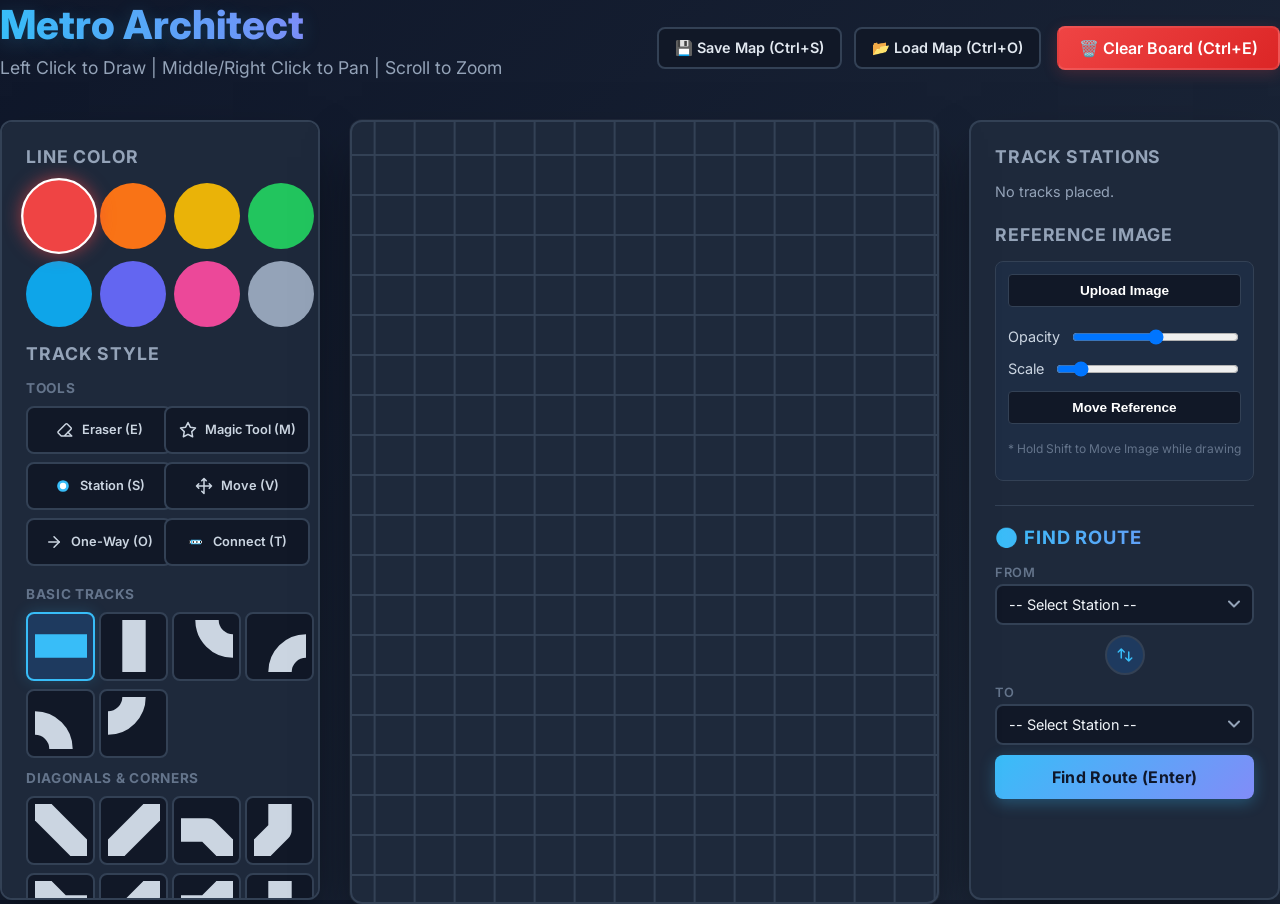
==== index.html @ ab98ddc5 "Cải thiện UI" ====
<!DOCTYPE html>
<html lang="en">

<head>
    <meta charset="UTF-8">
    <meta name="viewport" content="width=device-width, initial-scale=1.0">
    <title>Metro Map Builder</title>
    <link rel="stylesheet" href="style.css">
</head>

<body>

    <div class="header">
        <div class="header-left">
            <h1>Metro Architect</h1>
            <p class="desc">Left Click to Draw | Middle/Right Click to Pan | Scroll to Zoom</p>
        </div>
        <div class="header-right">
            <div class="save-load-group">
                <button id="saveMapBtn" class="btn-save" title="Ctrl+S">💾 Save Map (Ctrl+S)</button>
                <button id="loadMapBtn" class="btn-load" title="Ctrl+O">📂 Load Map (Ctrl+O)</button>
                <input type="file" id="loadMapFile" accept=".json" style="display: none;">
            </div>
            <button id="clearBtn" class="btn-clear" title="Ctrl+E">🗑️ Clear Board (Ctrl+E)</button>
        </div>
    </div>

    <div class="app-container">
        <!-- Sidebar Toolbar -->
        <div class="toolbar">
            <div class="tool-section">
                <h3>Line Color</h3>
                <div class="color-palette" id="colorPalette"></div>
            </div>

            <div class="tool-section" style="margin-top: auto;">
                <h3>Track Style</h3>
                <div id="trackPalette"></div>
            </div>
        </div>

        <!-- Infinite Drawing Grid -->
        <div id="grid-viewport" class="grid-viewport">
            <div id="grid-canvas" class="grid-canvas">
                <svg id="connections-layer" overflow="visible"></svg>
                <div id="grid-cursor-highlight"></div>
                <img id="ref-image" style="display: none;">
            </div>
            <div id="grid-preview" class="grid-preview"></div>
        </div>

        <!-- Right Panel for Station List -->
        <div class="right-panel" id="rightPanel">
            <div class="tool-section">
                <h3>Track Stations</h3>
                <div id="trackList" style="color: #94a3b8; font-size: 0.9rem;">No tracks placed.</div>
            </div>

            <div class="tool-section">
                <h3>Reference Image</h3>
                <div class="ref-tools">
                    <input type="file" id="refUpload" accept="image/*" style="display: none;">
                    <button onclick="document.getElementById('refUpload').click()" class="btn-move-ref"
                        style="margin-bottom: 8px;">Upload Image</button>

                    <div class="ref-row">
                        <span>Opacity</span>
                        <input type="range" id="refOpacity" min="0" max="100" value="50">
                    </div>
                    <div class="ref-row">
                        <span>Scale</span>
                        <input type="range" id="refScale" min="1" max="1000" value="100">
                    </div>

                    <button id="toggleMoveRef" class="btn-move-ref">Move Reference</button>
                    <p style="font-size: 0.75rem; color: #64748b; margin-top: 5px;">* Hold Shift to Move Image while
                        drawing</p>
                </div>
            </div>

            <!-- Route Finder Section -->
            <div class="tool-section route-finder-section">
                <h3>🚇 Find Route</h3>
                <div class="route-form">
                    <div class="route-field">
                        <label for="routeFrom">From</label>
                        <select id="routeFrom" class="route-select"><option value="">-- Select Station --</option></select>
                    </div>
                    <div class="route-swap-btn" id="routeSwapBtn" title="Swap stations">
                        <svg viewBox="0 0 24 24" fill="none" stroke="currentColor" stroke-width="2" stroke-linecap="round" stroke-linejoin="round"><path d="M7 16V4m0 0L3 8m4-4l4 4M17 8v12m0 0l4-4m-4 4l-4-4"/></svg>
                    </div>
                    <div class="route-field">
                        <label for="routeTo">To</label>
                        <select id="routeTo" class="route-select"><option value="">-- Select Station --</option></select>
                    </div>
                    <button id="findRouteBtn" class="btn-find-route" title="Press Enter">Find Route (Enter)</button>
                    <button id="clearRouteBtn" class="btn-clear-route" style="display:none;">Clear Route</button>
                </div>
                <div id="routeResult" class="route-result"></div>
            </div>
        </div>
    </div>

    <!-- Hidden SVG Definitions -->
    <svg width="0" height="0" style="position: absolute; overflow: hidden; display: none;">
        <defs>
            <g id="track-horiz">
                <path d="M 0 20 L 40 20" stroke="currentColor" stroke-width="18" stroke-linecap="square" fill="none" />
            </g>
            <g id="track-curve">
                <path d="M 20 0 A 20 20 0 0 0 40 20" stroke="currentColor" stroke-width="18" stroke-linecap="square"
                    fill="none" />
            </g>
            <g id="track-diag">
                <path d="M 0 0 L 13 0 L 0 13 Z M 40 40 L 27 40 L 40 27 Z" fill="currentColor" />
                <path d="M -5 -5 L 45 45" stroke="currentColor" stroke-width="18" stroke-linecap="butt" fill="none" />
            </g>
            <!-- New: Straight to Diagonal 45-degree Turns -->
            <g id="track-turn-dr">
                <path d="M 0 20 L 20 20 L 45 45" stroke="currentColor" stroke-width="18" stroke-linecap="butt"
                    stroke-linejoin="round" fill="none" />
                <path d="M 40 40 L 27 40 L 40 27 Z" fill="currentColor" />
            </g>
            <g id="track-turn-ur">
                <path d="M 0 20 L 20 20 L 45 -5" stroke="currentColor" stroke-width="18" stroke-linecap="butt"
                    stroke-linejoin="round" fill="none" />
                <path d="M 40 0 L 27 0 L 40 13 Z" fill="currentColor" />
            </g>
            <!-- Corner Filler -->
            <g id="corner-fill">
                <path d="M 0 0 L 13 0 L 0 13 Z" fill="currentColor" />
            </g>
            <!-- T-Junction (Opening to Bottom) -->
            <g id="track-t-bot">
                <path d="M 0 20 L 40 20 M 20 20 L 20 40" stroke="currentColor" stroke-width="18" stroke-linecap="square"
                    stroke-linejoin="round" fill="none" />
            </g>
            <!-- One-Way Arrow Overlay -->
            <g id="track-oneway-arrow">
                <path d="M 15 10 L 25 20 L 15 30" stroke="#f1f5f9" stroke-width="6" stroke-linecap="round" stroke-linejoin="round" fill="none" />
            </g>
        </defs>
    </svg>

    <script src="script.js"></script>
</body>

</html>
---- style.css ----
@import url('https://fonts.googleapis.com/css2?family=Inter:wght@400;600;800&display=swap');

        :root {
            /* Application Theming */
            --bg-gradient: linear-gradient(135deg, #0f172a 0%, #1e293b 100%);
            --grid-bg: #1e293b;
            --cell-bg: transparent;
            --cell-hover: rgba(255, 255, 255, 0.05);
        }

        body {
            font-family: 'Inter', -apple-system, BlinkMacSystemFont, sans-serif;
            background: var(--bg-gradient);
            color: #f8fafc;
            min-height: 100vh;
            display: flex;
            flex-direction: column;
            align-items: center;
            margin: 0;
@import url('https://fonts.googleapis.com/css2?family=Inter:wght@400;600;800&display=swap');

        :root {
            /* Application Theming */
            --bg-gradient: linear-gradient(135deg, #0f172a 0%, #1e293b 100%);
            --grid-bg: #1e293b;
            --cell-bg: transparent;
            --cell-hover: rgba(255, 255, 255, 0.05);
        }

        body {
            font-family: 'Inter', -apple-system, BlinkMacSystemFont, sans-serif;
            background: var(--bg-gradient);
            color: #f8fafc;
            min-height: 100vh;
            display: flex;
            flex-direction: column;
            align-items: center;
            margin: 0;
            padding: 20px 20px 40px 20px;
            box-sizing: border-box;
            user-select: none;
            overflow: hidden; /* Prevent body scrolling so infinite canvas works perfectly */
        }

        .header {
            display: flex;
            justify-content: space-between;
            align-items: center;
            margin-bottom: 24px;
            flex-shrink: 0;
            width: 100%;
            max-width: 1800px;
        }

        .header-left {
            display: flex;
            flex-direction: column;
            align-items: flex-start;
        }

        .header-right {
            display: flex;
            gap: 16px;
            align-items: center;
        }

        h1 {
            font-size: 2.5rem;
            font-weight: 800;
            margin: 0;
            background: linear-gradient(to right, #38bdf8, #818cf8);
            -webkit-background-clip: text;
            background-clip: text;
            -webkit-text-fill-color: transparent;
            color: transparent;
            text-shadow: 0 4px 20px rgba(56, 189, 248, 0.2);
        }

        p.desc {
            color: #94a3b8;
            margin-top: 8px;
            font-size: 1.1rem;
        }

        .app-container {
            display: flex;
            flex-direction: row;
            gap: 30px;
            align-items: stretch;
            flex-wrap: nowrap;
            justify-content: center;
        max-width: 1800px;
            width: 100%;
            height: calc(100vh - 120px);
        }

        /* Right Panel styles */
        .right-panel {
            background-color: var(--grid-bg);
            padding: 24px;
            border-radius: 12px;
            border: 2px solid #334155;
            min-width: 250px;
            max-width: 320px;
            display: flex;
            flex-direction: column;
            gap: 24px;
            box-shadow: 0 25px 50px -12px rgba(0, 0, 0, 0.6);
            overflow-y: auto;
            height: 100%;
            box-sizing: border-box;
        }

        .right-panel::-webkit-scrollbar { width: 6px; }
        .right-panel::-webkit-scrollbar-thumb { background: #475569; border-radius: 3px; }

        .track-list-item { margin-bottom: 16px; }
        .track-list-title {
            font-size: 1.1rem;
            font-weight: 600;
            margin-bottom: 8px;
            display: flex;
            align-items: center;
            gap: 8px;
        }
        .track-list-color {
            width: 12px; height: 12px;
            border-radius: 50%;
            display: inline-block;
        }
        .station-item {
            font-size: 0.95rem; color: #cbd5e1;
            padding: 4px 0 4px 16px;
            border-left: 2px solid #475569;
            margin-left: 5px; position: relative;
        }
        .station-item::before {
            content: ''; position: absolute;
            left: -6px; top: 10px;
            width: 10px; height: 10px;
            border-radius: 50%; background: #cbd5e1;
            border: 2px solid var(--grid-bg);
        }

        .station-label {
            position: absolute; bottom: -24px; left: 50%;
            transform: translateX(-50%);
            white-space: nowrap; color: #fff;
            font-size: 14px; font-weight: 600;
            text-shadow: 0 1px 3px #000, 0 0 5px #000;
            pointer-events: none; z-index: 10;
        }

        /* Toolbar styles */
        .toolbar {
            background-color: var(--grid-bg);
            padding: 24px;
            border-radius: 12px;
            border: 2px solid #334155;
            min-width: 250px;
            max-width: 320px;
            display: flex;
            flex-direction: column;
            gap: 24px;
            box-shadow: 0 25px 50px -12px rgba(0, 0, 0, 0.6);
            overflow-y: auto; /* scrollable sidebar if track types expand */
            height: 100%;
            box-sizing: border-box;
        }

        .toolbar::-webkit-scrollbar {
            width: 6px;
        }
        .toolbar::-webkit-scrollbar-thumb {
            background: #475569;
            border-radius: 3px;
        }

        .tool-section h3 {
            margin: 0 0 16px 0;
            font-size: 1.1rem;
            color: #94a3b8;
            text-transform: uppercase;
            letter-spacing: 0.05em;
        }

        /* Color Palette */
        .color-palette {
            display: grid;
            grid-template-columns: repeat(4, 1fr);
            gap: 12px;
        }

        .color-btn {
            width: 100%;
            aspect-ratio: 1;
            border-radius: 50%;
            border: 2px solid transparent;
            cursor: pointer;
            transition: transform 0.2s, box-shadow 0.2s;
        }

        .color-btn:hover {
            transform: scale(1.1);
        }

        .color-btn.active {
            border-color: #fff;
            transform: scale(1.15);
        }

        /* Track Groups */
        .track-group {
            margin-bottom: 20px;
        }

        .track-group:last-child {
            margin-bottom: 0;
        }

        .track-group h4 {
            margin: 0 0 10px 0;
            font-size: 0.85rem;
            color: #64748b;
            text-transform: uppercase;
            letter-spacing: 0.05em;
        }

        .track-grid {
            display: grid;
            grid-template-columns: repeat(4, 1fr);
            gap: 8px;
        }

        .tools-grid {
            grid-template-columns: repeat(2, 1fr);
        }

        .track-btn {
            width: 100%;
            aspect-ratio: 1;
            background: #111827;
            border: 2px solid #334155;
            border-radius: 8px;
            cursor: pointer;
            display: flex;
            justify-content: center;
            align-items: center;
            transition: all 0.2s;
            color: #cbd5e1;
        }

        .tools-grid .track-btn {
            aspect-ratio: auto;
            height: 44px;
            flex-direction: row;
            gap: 8px;
            font-weight: 600;
            font-size: 0.8rem;
            padding: 0 6px;
        }

        .tools-grid .track-btn svg {
            width: 18px;
            height: 18px;
            flex-shrink: 0;
        }

        .track-btn svg {
            width: 80%;
            height: 80%;
            pointer-events: none;
            flex-shrink: 0;
        }

        .track-btn:hover {
            background: #1f2937;
            border-color: #475569;
        }

        .track-btn.active {
            border-color: #38bdf8;
            background: #1e3a5f;
            box-shadow: 0 0 15px rgba(56, 189, 248, 0.2);
            color: #38bdf8;
        }

        .btn-clear {
            background: linear-gradient(135deg, #ef4444, #dc2626);
            color: white;
            font-family: inherit;
            font-weight: 600;
            padding: 10px 20px;
            border-radius: 8px;
            border: 2px solid rgba(255, 255, 255, 0.1);
            font-size: 1rem;
            cursor: pointer;
            box-shadow: 0 4px 15px rgba(239, 68, 68, 0.2);
            transition: all 0.25s cubic-bezier(0.4, 0, 0.2, 1);
            white-space: nowrap;
        }

        .btn-clear:hover {
            transform: translateY(-2px);
            box-shadow: 0 8px 25px rgba(239, 68, 68, 0.4);
            background: linear-gradient(135deg, #f87171, #ef4444);
        }

        .btn-clear:active {
            transform: translateY(1px);
        }

        .save-load-group {
            display: flex;
            gap: 12px;
        }

        .btn-save, .btn-load {
            padding: 10px 16px;
            border-radius: 8px;
            border: 2px solid #334155;
            background: #111827;
            color: #e2e8f0;
            font-family: inherit;
            font-weight: 600;
            font-size: 0.9rem;
            cursor: pointer;
            transition: all 0.2s;
            white-space: nowrap;
        }

        .btn-save:hover {
            border-color: #22c55e;
            background: rgba(34, 197, 94, 0.1);
            color: #22c55e;
        }

        .btn-load:hover {
            border-color: #38bdf8;
            background: rgba(56, 189, 248, 0.1);
            color: #38bdf8;
        }

        /* Infinite Grid Viewport */
        .grid-viewport {
            flex-grow: 1;
            height: 100%;
            background-color: var(--grid-bg);
            background-image: 
                linear-gradient(to right, #334155 2px, transparent 2px),
                linear-gradient(to bottom, #334155 2px, transparent 2px);
            overflow: hidden;
            position: relative;
            border: 2px solid #334155;
            border-radius: 12px;
            box-shadow: 0 25px 50px -12px rgba(0, 0, 0, 0.6),
                0 0 0 1px rgba(255, 255, 255, 0.05);
            cursor: crosshair;
        }

        .grid-viewport.panning {
            cursor: grabbing !important;
        }

        .grid-canvas {
            position: absolute;
            top: 0;
            left: 0;
            transform-origin: 0 0;
        }

        /* Preview Layer */
        #grid-preview {
            position: absolute;
            top: 0;
            left: 0;
            transform-origin: 0 0;
            pointer-events: none;
            opacity: 0.6;
        }

        .cell {
            position: absolute;
            display: flex;
            justify-content: center;
            align-items: center;
            overflow: visible;
        }

        @keyframes placeTrack {
            0% { transform: scale(0.6); opacity: 0; }
            50% { transform: scale(1.1); }
            100% { transform: scale(1); opacity: 1; }
        }

        .track-svg {
            width: 100%;
            height: 100%;
            display: block;
            pointer-events: none;
            overflow: visible;
            animation: placeTrack 0.15s cubic-bezier(0.175, 0.885, 0.32, 1.275) forwards;
        }

        /* Mobile responsiveness */
        @media (max-width: 900px) {
            .app-container {
                flex-direction: column-reverse;
                height: auto;
                overflow-y: auto;
            }
            body { overflow: auto; }
            .grid-viewport {
                height: 60vh;
                min-height: 400px;
                width: 100%;
            }
            .toolbar, .right-panel {
                width: 100%;
                max-width: 100%;
                height: auto;
            }
        }
        /* Ref Image Styles */
        #ref-image {
            position: absolute;
            top: 0;
            left: 0;
            pointer-events: none;
            z-index: -1;
            /* opacity and transform handled by JS */
        }

        /* Cursor Highlight */
        #grid-cursor-highlight {
            position: absolute;
            width: 40px;
            height: 40px;
            background: rgba(56, 189, 248, 0.2);
            border: 2px solid #38bdf8;
            border-radius: 4px;
            pointer-events: none;
            z-index: 100;
            box-shadow: 0 0 15px rgba(56, 189, 248, 0.5);
            display: none;
        }

        .grid-viewport:hover #grid-cursor-highlight {
            display: block;
        }

        .ref-tools {
            display: flex;
            flex-direction: column;
            gap: 12px;
            background: #1e3a5f40;
            padding: 12px;
            border-radius: 8px;
            border: 1px solid #334155;
        }

        .ref-row {
            display: flex;
            align-items: center;
            justify-content: space-between;
            gap: 10px;
            font-size: 0.9rem;
            color: #cbd5e1;
        }

        .ref-row input[type="range"] {
            flex-grow: 1;
        }

        .btn-move-ref {
            width: 100%;
            padding: 8px;
            border-radius: 4px;
            border: 1px solid #334155;
            background: #111827;
            color: #fff;
            cursor: pointer;
            font-size: 0.85rem;
            font-weight: 600;
        }

        .btn-move-ref.active {
            background: #38bdf8;
            color: #0f172a;
            border-color: #38bdf8;
        }
#connections-layer {
    position: absolute;
    top: -10000px;
    left: -10000px;
    width: 20000px;
    height: 20000px;
    overflow: visible;
    pointer-events: none;
    z-index: 5;
}

/* ========== Route Finder ========== */
.route-finder-section {
    border-top: 1px solid #334155;
    padding-top: 20px;
}

.route-finder-section h3 {
    background: linear-gradient(to right, #38bdf8, #818cf8);
    -webkit-background-clip: text;
    background-clip: text;
    -webkit-text-fill-color: transparent;
    font-size: 1.15rem !important;
}

.route-form {
    display: flex;
    flex-direction: column;
    gap: 10px;
}

.route-field {
    display: flex;
    flex-direction: column;
    gap: 4px;
}

.route-field label {
    font-size: 0.8rem;
    color: #64748b;
    text-transform: uppercase;
    letter-spacing: 0.05em;
    font-weight: 600;
}

.route-select {
    width: 100%;
    padding: 10px 12px;
    border-radius: 8px;
    border: 2px solid #334155;
    background: #111827;
    color: #f1f5f9;
    font-family: inherit;
    font-size: 0.9rem;
    outline: none;
    cursor: pointer;
    transition: border-color 0.2s, box-shadow 0.2s;
    appearance: none;
    -webkit-appearance: none;
    background-image: url("data:image/svg+xml,%3Csvg width='12' height='8' viewBox='0 0 12 8' fill='none' xmlns='http://www.w3.org/2000/svg'%3E%3Cpath d='M1 1.5L6 6.5L11 1.5' stroke='%2394a3b8' stroke-width='2' stroke-linecap='round' stroke-linejoin='round'/%3E%3C/svg%3E");
    background-repeat: no-repeat;
    background-position: right 12px center;
    padding-right: 32px;
}

.route-select:focus {
    border-color: #38bdf8;
    box-shadow: 0 0 0 3px rgba(56, 189, 248, 0.15);
}

.route-select option {
    background: #1e293b;
    color: #f1f5f9;
}

.route-swap-btn {
    display: flex;
    align-items: center;
    justify-content: center;
    width: 36px;
    height: 36px;
    border-radius: 50%;
    background: #1e3a5f;
    border: 2px solid #334155;
    color: #38bdf8;
    cursor: pointer;
    margin: 0 auto;
    transition: all 0.2s;
}

.route-swap-btn:hover {
    background: #38bdf8;
    color: #0f172a;
    transform: rotate(180deg);
}

.route-swap-btn svg {
    width: 18px;
    height: 18px;
}

.btn-find-route {
    width: 100%;
    padding: 12px;
    border-radius: 8px;
    border: none;
    background: linear-gradient(135deg, #38bdf8, #818cf8);
    color: #0f172a;
    font-family: inherit;
    font-weight: 700;
    font-size: 1rem;
    cursor: pointer;
    transition: all 0.25s;
    box-shadow: 0 4px 15px rgba(56, 189, 248, 0.3);
    letter-spacing: 0.02em;
}

.btn-find-route:hover {
    transform: translateY(-2px);
    box-shadow: 0 8px 25px rgba(56, 189, 248, 0.5);
}

.btn-find-route:active {
    transform: translateY(1px);
}

.btn-find-route:disabled {
    opacity: 0.5;
    cursor: not-allowed;
    transform: none;
    box-shadow: none;
}

.btn-clear-route {
    width: 100%;
    padding: 10px;
    border-radius: 8px;
    border: 2px solid #475569;
    background: transparent;
    color: #94a3b8;
    font-family: inherit;
    font-weight: 600;
    font-size: 0.9rem;
    cursor: pointer;
    transition: all 0.2s;
}

.btn-clear-route:hover {
    border-color: #ef4444;
    color: #ef4444;
    background: rgba(239, 68, 68, 0.1);
}

/* Route result display */
.route-result {
    margin-top: 12px;
}

.route-error {
    color: #f87171;
    font-size: 0.9rem;
    padding: 12px;
    background: rgba(239, 68, 68, 0.1);
    border: 1px solid rgba(239, 68, 68, 0.3);
    border-radius: 8px;
    text-align: center;
}

.route-success {
    animation: fadeInRoute 0.3s ease;
}

@keyframes fadeInRoute {
    from { opacity: 0; transform: translateY(8px); }
    to { opacity: 1; transform: translateY(0); }
}

.route-summary {
    display: flex;
    align-items: center;
    justify-content: space-between;
    padding: 10px 14px;
    border-radius: 8px;
    background: linear-gradient(135deg, rgba(56, 189, 248, 0.1), rgba(129, 140, 248, 0.1));
    border: 1px solid rgba(56, 189, 248, 0.3);
    margin-bottom: 12px;
    font-size: 0.85rem;
    color: #e2e8f0;
}

.route-summary .route-stations-count {
    font-weight: 700;
    color: #38bdf8;
    font-size: 1rem;
}

.route-summary .route-transfers-count {
    font-weight: 600;
    color: #facc15;
    font-size: 0.85rem;
}

.route-leg {
    margin-bottom: 8px;
    border-radius: 8px;
    overflow: hidden;
    border: 1px solid #334155;
    background: #111827;
}

.route-leg-header {
    display: flex;
    align-items: center;
    gap: 10px;
    padding: 10px 14px;
    font-weight: 600;
    font-size: 0.9rem;
    color: #e2e8f0;
}

.route-leg-color {
    width: 10px;
    height: 10px;
    border-radius: 50%;
    flex-shrink: 0;
}

.route-leg-stations {
    padding: 0 14px 10px 14px;
}

.route-stop {
    font-size: 0.85rem;
    color: #94a3b8;
    padding: 4px 0 4px 20px;
    position: relative;
    border-left: 2px solid #334155;
    margin-left: 4px;
}

.route-stop::before {
    content: '';
    position: absolute;
    left: -5px;
    top: 10px;
    width: 8px;
    height: 8px;
    border-radius: 50%;
    background: #475569;
    border: 2px solid #111827;
}

.route-stop.route-stop-first::before,
.route-stop.route-stop-last::before {
    background: #38bdf8;
    width: 10px;
    height: 10px;
    left: -6px;
    top: 8px;
}

.route-stop.route-stop-first,
.route-stop.route-stop-last {
    color: #f1f5f9;
    font-weight: 600;
}

.route-transfer-badge {
    display: inline-flex;
    align-items: center;
    gap: 6px;
    margin: 6px 0 6px 14px;
    padding: 6px 12px;
    border-radius: 20px;
    background: rgba(250, 204, 21, 0.12);
    border: 1px solid rgba(250, 204, 21, 0.3);
    color: #facc15;
    font-size: 0.8rem;
    font-weight: 600;
}

.route-transfer-badge svg {
    width: 14px;
    height: 14px;
}

/* Route highlight on the map */
.cell.route-highlight {
    z-index: 50;
}

.cell.route-highlight::after {
    content: '';
    position: absolute;
    inset: 2px;
    border: 3px solid #000;
    border-radius: 4px;
    outline: 2px solid #fff;
    outline-offset: -1px;
    pointer-events: none;
    z-index: 51;
}

.cell.route-highlight circle {
    stroke: #000 !important;
    stroke-width: 7 !important;
    fill: #fff !important;
}
.station-selected circle {
    stroke: #facc15 !important;
    stroke-width: 8 !important;
    fill: rgba(250, 204, 21, 0.4) !important;
    filter: drop-shadow(0 0 10px #facc15);
}
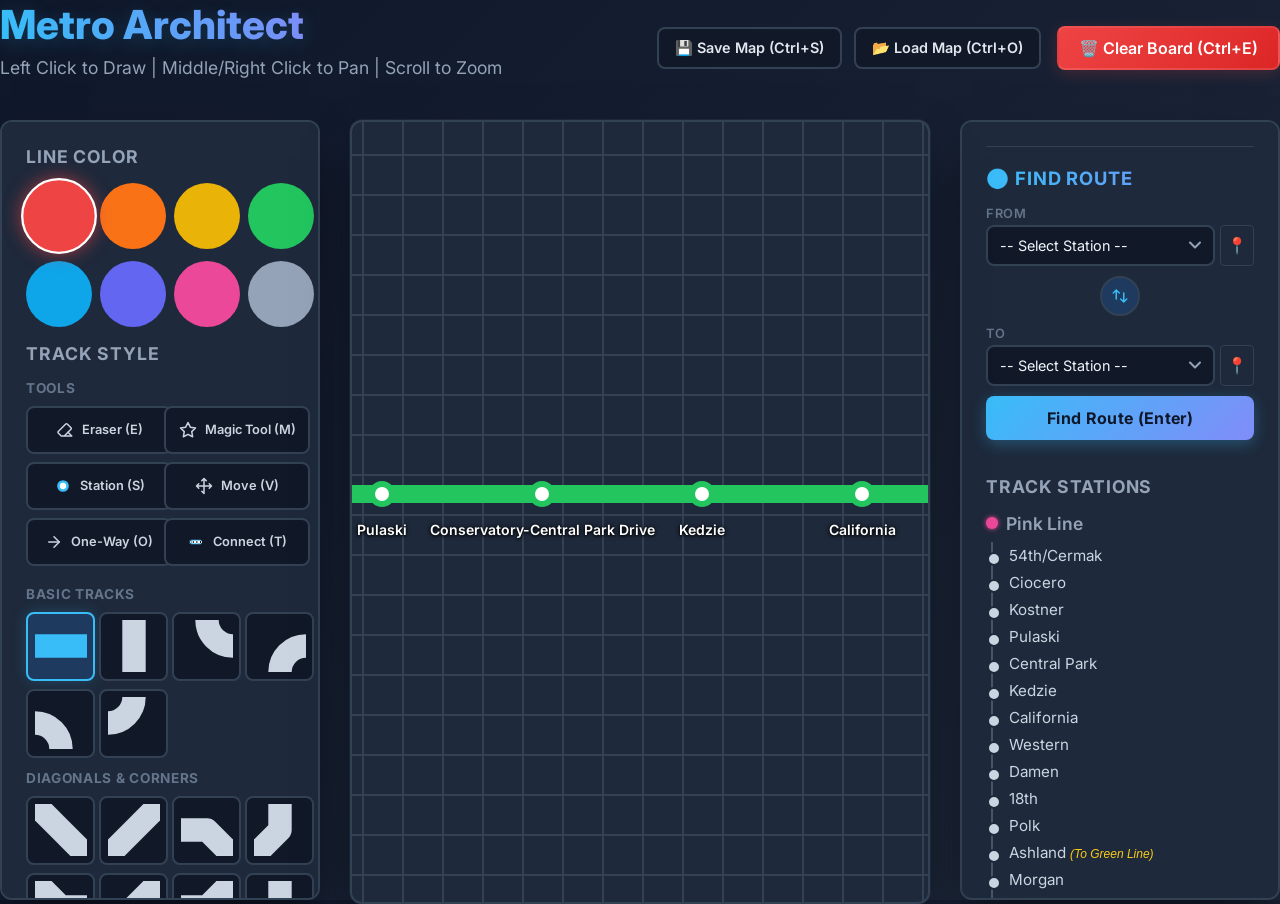
==== commit de432e05: "skibidi" ====
--- a/index.html
+++ b/index.html
@@ -51,6 +51,40 @@
 
         <!-- Right Panel for Station List -->
         <div class="right-panel" id="rightPanel">
+            <!-- Route Finder Section -->
+            <div class="tool-section route-finder-section">
+                <h3>🚇 Find Route</h3>
+                <div class="route-form">
+                    <div class="route-field">
+                        <label for="routeFrom">From</label>
+                        <div style="display:flex;gap:5px;width:100%;">
+                            <select id="routeFrom" class="route-select" style="flex:1;">
+                                <option value="">-- Select Station --</option>
+                            </select>
+                            <button id="pickFromBtn" class="btn-pick" title="Pick from map">📍</button>
+                        </div>
+                    </div>
+                    <div class="route-swap-btn" id="routeSwapBtn" title="Swap stations">
+                        <svg viewBox="0 0 24 24" fill="none" stroke="currentColor" stroke-width="2"
+                            stroke-linecap="round" stroke-linejoin="round">
+                            <path d="M7 16V4m0 0L3 8m4-4l4 4M17 8v12m0 0l4-4m-4 4l-4-4" />
+                        </svg>
+                    </div>
+                    <div class="route-field">
+                        <label for="routeTo">To</label>
+                        <div style="display:flex;gap:5px;width:100%;">
+                            <select id="routeTo" class="route-select" style="flex:1;">
+                                <option value="">-- Select Station --</option>
+                            </select>
+                            <button id="pickToBtn" class="btn-pick" title="Pick from map">📍</button>
+                        </div>
+                    </div>
+                    <button id="findRouteBtn" class="btn-find-route" title="Press Enter">Find Route (Enter)</button>
+                    <button id="clearRouteBtn" class="btn-clear-route" style="display:none;">Clear Route</button>
+                </div>
+                <div id="routeResult" class="route-result"></div>
+            </div>
+
             <div class="tool-section">
                 <h3>Track Stations</h3>
                 <div id="trackList" style="color: #94a3b8; font-size: 0.9rem;">No tracks placed.</div>
@@ -78,26 +112,7 @@
                 </div>
             </div>
 
-            <!-- Route Finder Section -->
-            <div class="tool-section route-finder-section">
-                <h3>🚇 Find Route</h3>
-                <div class="route-form">
-                    <div class="route-field">
-                        <label for="routeFrom">From</label>
-                        <select id="routeFrom" class="route-select"><option value="">-- Select Station --</option></select>
-                    </div>
-                    <div class="route-swap-btn" id="routeSwapBtn" title="Swap stations">
-                        <svg viewBox="0 0 24 24" fill="none" stroke="currentColor" stroke-width="2" stroke-linecap="round" stroke-linejoin="round"><path d="M7 16V4m0 0L3 8m4-4l4 4M17 8v12m0 0l4-4m-4 4l-4-4"/></svg>
-                    </div>
-                    <div class="route-field">
-                        <label for="routeTo">To</label>
-                        <select id="routeTo" class="route-select"><option value="">-- Select Station --</option></select>
-                    </div>
-                    <button id="findRouteBtn" class="btn-find-route" title="Press Enter">Find Route (Enter)</button>
-                    <button id="clearRouteBtn" class="btn-clear-route" style="display:none;">Clear Route</button>
-                </div>
-                <div id="routeResult" class="route-result"></div>
-            </div>
+
         </div>
     </div>
 
@@ -137,11 +152,22 @@
             </g>
             <!-- One-Way Arrow Overlay -->
             <g id="track-oneway-arrow">
-                <path d="M 15 10 L 25 20 L 15 30" stroke="#f1f5f9" stroke-width="6" stroke-linecap="round" stroke-linejoin="round" fill="none" />
+                <path d="M 15 10 L 25 20 L 15 30" stroke="#f1f5f9" stroke-width="6" stroke-linecap="round"
+                    stroke-linejoin="round" fill="none" />
             </g>
         </defs>
     </svg>
 
+    <script src="js/constants.js"></script>
+    <script src="js/state.js"></script>
+    <script src="js/utils.js"></script>
+    <script src="js/ui.js"></script>
+    <script src="js/history.js"></script>
+    <script src="js/file_manager.js"></script>
+    <script src="js/drawing.js"></script>
+    <script src="js/route_finder.js"></script>
+    <script src="js/ui_updates.js"></script>
+    <script src="js/init.js"></script>
     <script src="script.js"></script>
 </body>
 
--- a/style.css
+++ b/style.css
@@ -803,4 +803,25 @@
     fill: rgba(250, 204, 21, 0.4) !important;
     filter: drop-shadow(0 0 10px #facc15);
 }
-
+
+.btn-pick {
+    background: #1e293b;
+    border: 1px solid #334155;
+    color: white;
+    border-radius: 4px;
+    cursor: pointer;
+    font-size: 1rem;
+    padding: 0 6px;
+    transition: all 0.2s;
+}
+
+.btn-pick:hover, .btn-pick.active {
+    background-color: #38bdf8;
+    border-color: #38bdf8;
+    color: #0f172a;
+}
+
+.grid-viewport.picking-route {
+    cursor: crosshair !important;
+}
+
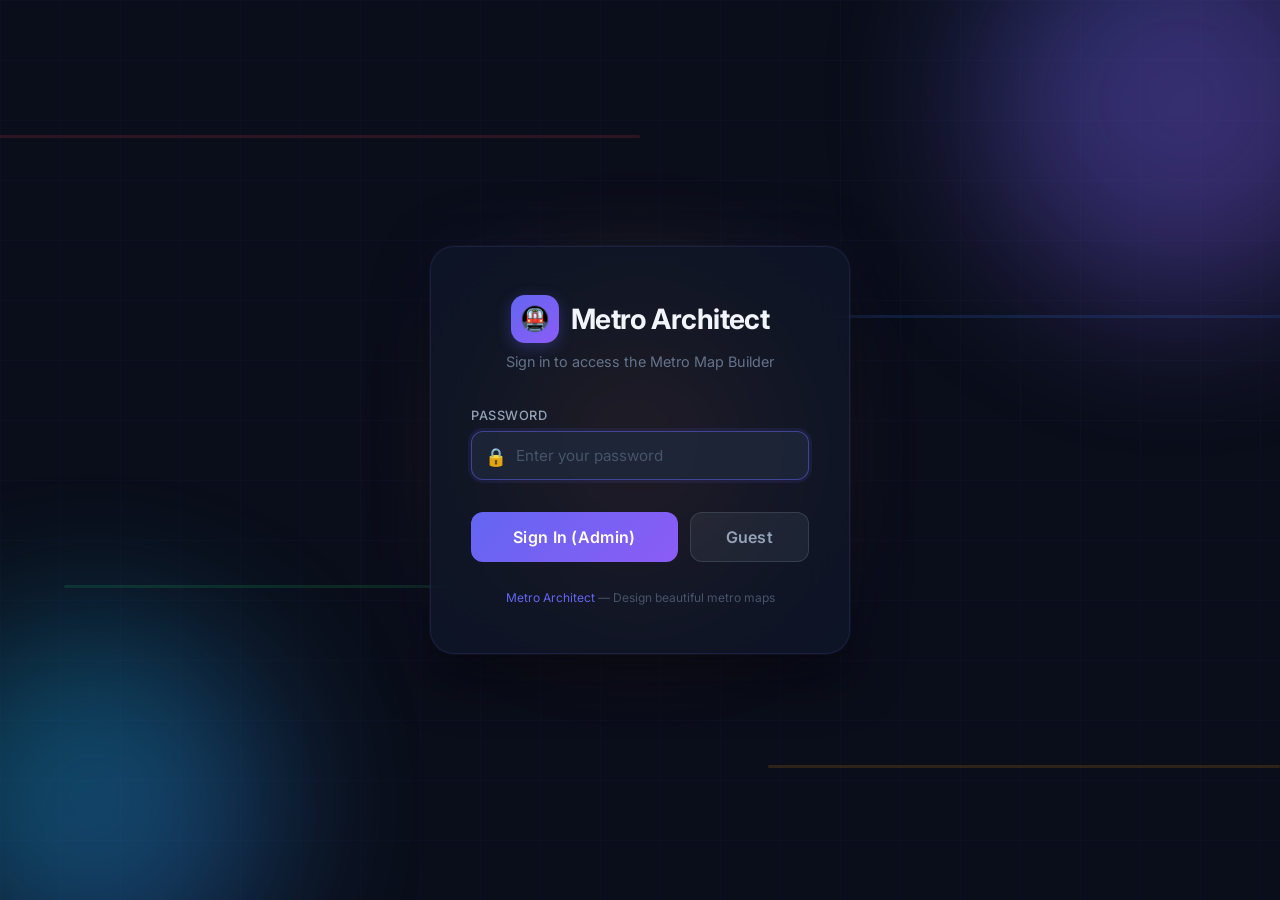
==== commit a5886426: "Add login page & app shell; improve routing/UI" ====
--- a/index.html
+++ b/index.html
@@ -1,174 +1,515 @@
-<!DOCTYPE html>
-<html lang="en">
-
-<head>
-    <meta charset="UTF-8">
-    <meta name="viewport" content="width=device-width, initial-scale=1.0">
-    <title>Metro Map Builder</title>
-    <link rel="stylesheet" href="style.css">
-</head>
-
-<body>
-
-    <div class="header">
-        <div class="header-left">
-            <h1>Metro Architect</h1>
-            <p class="desc">Left Click to Draw | Middle/Right Click to Pan | Scroll to Zoom</p>
-        </div>
-        <div class="header-right">
-            <div class="save-load-group">
-                <button id="saveMapBtn" class="btn-save" title="Ctrl+S">💾 Save Map (Ctrl+S)</button>
-                <button id="loadMapBtn" class="btn-load" title="Ctrl+O">📂 Load Map (Ctrl+O)</button>
-                <input type="file" id="loadMapFile" accept=".json" style="display: none;">
-            </div>
-            <button id="clearBtn" class="btn-clear" title="Ctrl+E">🗑️ Clear Board (Ctrl+E)</button>
-        </div>
-    </div>
-
-    <div class="app-container">
-        <!-- Sidebar Toolbar -->
-        <div class="toolbar">
-            <div class="tool-section">
-                <h3>Line Color</h3>
-                <div class="color-palette" id="colorPalette"></div>
-            </div>
-
-            <div class="tool-section" style="margin-top: auto;">
-                <h3>Track Style</h3>
-                <div id="trackPalette"></div>
-            </div>
-        </div>
-
-        <!-- Infinite Drawing Grid -->
-        <div id="grid-viewport" class="grid-viewport">
-            <div id="grid-canvas" class="grid-canvas">
-                <svg id="connections-layer" overflow="visible"></svg>
-                <div id="grid-cursor-highlight"></div>
-                <img id="ref-image" style="display: none;">
-            </div>
-            <div id="grid-preview" class="grid-preview"></div>
-        </div>
-
-        <!-- Right Panel for Station List -->
-        <div class="right-panel" id="rightPanel">
-            <!-- Route Finder Section -->
-            <div class="tool-section route-finder-section">
-                <h3>🚇 Find Route</h3>
-                <div class="route-form">
-                    <div class="route-field">
-                        <label for="routeFrom">From</label>
-                        <div style="display:flex;gap:5px;width:100%;">
-                            <select id="routeFrom" class="route-select" style="flex:1;">
-                                <option value="">-- Select Station --</option>
-                            </select>
-                            <button id="pickFromBtn" class="btn-pick" title="Pick from map">📍</button>
-                        </div>
-                    </div>
-                    <div class="route-swap-btn" id="routeSwapBtn" title="Swap stations">
-                        <svg viewBox="0 0 24 24" fill="none" stroke="currentColor" stroke-width="2"
-                            stroke-linecap="round" stroke-linejoin="round">
-                            <path d="M7 16V4m0 0L3 8m4-4l4 4M17 8v12m0 0l4-4m-4 4l-4-4" />
-                        </svg>
-                    </div>
-                    <div class="route-field">
-                        <label for="routeTo">To</label>
-                        <div style="display:flex;gap:5px;width:100%;">
-                            <select id="routeTo" class="route-select" style="flex:1;">
-                                <option value="">-- Select Station --</option>
-                            </select>
-                            <button id="pickToBtn" class="btn-pick" title="Pick from map">📍</button>
-                        </div>
-                    </div>
-                    <button id="findRouteBtn" class="btn-find-route" title="Press Enter">Find Route (Enter)</button>
-                    <button id="clearRouteBtn" class="btn-clear-route" style="display:none;">Clear Route</button>
-                </div>
-                <div id="routeResult" class="route-result"></div>
-            </div>
-
-            <div class="tool-section">
-                <h3>Track Stations</h3>
-                <div id="trackList" style="color: #94a3b8; font-size: 0.9rem;">No tracks placed.</div>
-            </div>
-
-            <div class="tool-section">
-                <h3>Reference Image</h3>
-                <div class="ref-tools">
-                    <input type="file" id="refUpload" accept="image/*" style="display: none;">
-                    <button onclick="document.getElementById('refUpload').click()" class="btn-move-ref"
-                        style="margin-bottom: 8px;">Upload Image</button>
-
-                    <div class="ref-row">
-                        <span>Opacity</span>
-                        <input type="range" id="refOpacity" min="0" max="100" value="50">
-                    </div>
-                    <div class="ref-row">
-                        <span>Scale</span>
-                        <input type="range" id="refScale" min="1" max="1000" value="100">
-                    </div>
-
-                    <button id="toggleMoveRef" class="btn-move-ref">Move Reference</button>
-                    <p style="font-size: 0.75rem; color: #64748b; margin-top: 5px;">* Hold Shift to Move Image while
-                        drawing</p>
-                </div>
-            </div>
-
-
-        </div>
-    </div>
-
-    <!-- Hidden SVG Definitions -->
-    <svg width="0" height="0" style="position: absolute; overflow: hidden; display: none;">
-        <defs>
-            <g id="track-horiz">
-                <path d="M 0 20 L 40 20" stroke="currentColor" stroke-width="18" stroke-linecap="square" fill="none" />
-            </g>
-            <g id="track-curve">
-                <path d="M 20 0 A 20 20 0 0 0 40 20" stroke="currentColor" stroke-width="18" stroke-linecap="square"
-                    fill="none" />
-            </g>
-            <g id="track-diag">
-                <path d="M 0 0 L 13 0 L 0 13 Z M 40 40 L 27 40 L 40 27 Z" fill="currentColor" />
-                <path d="M -5 -5 L 45 45" stroke="currentColor" stroke-width="18" stroke-linecap="butt" fill="none" />
-            </g>
-            <!-- New: Straight to Diagonal 45-degree Turns -->
-            <g id="track-turn-dr">
-                <path d="M 0 20 L 20 20 L 45 45" stroke="currentColor" stroke-width="18" stroke-linecap="butt"
-                    stroke-linejoin="round" fill="none" />
-                <path d="M 40 40 L 27 40 L 40 27 Z" fill="currentColor" />
-            </g>
-            <g id="track-turn-ur">
-                <path d="M 0 20 L 20 20 L 45 -5" stroke="currentColor" stroke-width="18" stroke-linecap="butt"
-                    stroke-linejoin="round" fill="none" />
-                <path d="M 40 0 L 27 0 L 40 13 Z" fill="currentColor" />
-            </g>
-            <!-- Corner Filler -->
-            <g id="corner-fill">
-                <path d="M 0 0 L 13 0 L 0 13 Z" fill="currentColor" />
-            </g>
-            <!-- T-Junction (Opening to Bottom) -->
-            <g id="track-t-bot">
-                <path d="M 0 20 L 40 20 M 20 20 L 20 40" stroke="currentColor" stroke-width="18" stroke-linecap="square"
-                    stroke-linejoin="round" fill="none" />
-            </g>
-            <!-- One-Way Arrow Overlay -->
-            <g id="track-oneway-arrow">
-                <path d="M 15 10 L 25 20 L 15 30" stroke="#f1f5f9" stroke-width="6" stroke-linecap="round"
-                    stroke-linejoin="round" fill="none" />
-            </g>
-        </defs>
-    </svg>
-
-    <script src="js/constants.js"></script>
-    <script src="js/state.js"></script>
-    <script src="js/utils.js"></script>
-    <script src="js/ui.js"></script>
-    <script src="js/history.js"></script>
-    <script src="js/file_manager.js"></script>
-    <script src="js/drawing.js"></script>
-    <script src="js/route_finder.js"></script>
-    <script src="js/ui_updates.js"></script>
-    <script src="js/init.js"></script>
-    <script src="script.js"></script>
-</body>
-
+<!DOCTYPE html>
+<html lang="en">
+
+<head>
+    <meta charset="UTF-8">
+    <meta name="viewport" content="width=device-width, initial-scale=1.0">
+    <title>Metro Architect — Login</title>
+    <meta name="description" content="Login to access Metro Architect - Design beautiful metro maps with ease.">
+    <link href="https://fonts.googleapis.com/css2?family=Inter:wght@300;400;500;600;700&display=swap" rel="stylesheet">
+    <style>
+        *,
+        *::before,
+        *::after {
+            margin: 0;
+            padding: 0;
+            box-sizing: border-box;
+        }
+
+        body {
+            font-family: 'Inter', sans-serif;
+            min-height: 100vh;
+            display: flex;
+            align-items: center;
+            justify-content: center;
+            background: #0a0e1a;
+            overflow: hidden;
+            position: relative;
+        }
+
+        /* Animated background grid */
+        body::before {
+            content: '';
+            position: fixed;
+            top: 0;
+            left: 0;
+            width: 100%;
+            height: 100%;
+            background:
+                linear-gradient(rgba(99, 102, 241, 0.03) 1px, transparent 1px),
+                linear-gradient(90deg, rgba(99, 102, 241, 0.03) 1px, transparent 1px);
+            background-size: 60px 60px;
+            z-index: 0;
+        }
+
+        /* Animated gradient blobs */
+        .blob {
+            position: fixed;
+            border-radius: 50%;
+            filter: blur(80px);
+            opacity: 0.4;
+            z-index: 0;
+        }
+
+        .blob-1 {
+            width: 400px;
+            height: 400px;
+            background: linear-gradient(135deg, #6366f1, #8b5cf6);
+            top: -100px;
+            right: -100px;
+            animation: float1 8s ease-in-out infinite;
+        }
+
+        .blob-2 {
+            width: 350px;
+            height: 350px;
+            background: linear-gradient(135deg, #06b6d4, #3b82f6);
+            bottom: -80px;
+            left: -80px;
+            animation: float2 10s ease-in-out infinite;
+        }
+
+        .blob-3 {
+            width: 250px;
+            height: 250px;
+            background: linear-gradient(135deg, #f59e0b, #ef4444);
+            top: 50%;
+            left: 50%;
+            transform: translate(-50%, -50%);
+            animation: float3 12s ease-in-out infinite;
+        }
+
+        @keyframes float1 {
+            0%, 100% { transform: translate(0, 0) scale(1); }
+            33% { transform: translate(-30px, 40px) scale(1.1); }
+            66% { transform: translate(20px, -20px) scale(0.95); }
+        }
+
+        @keyframes float2 {
+            0%, 100% { transform: translate(0, 0) scale(1); }
+            33% { transform: translate(40px, -30px) scale(1.05); }
+            66% { transform: translate(-20px, 30px) scale(1.1); }
+        }
+
+        @keyframes float3 {
+            0%, 100% { transform: translate(-50%, -50%) scale(1); }
+            50% { transform: translate(-50%, -50%) scale(1.2); }
+        }
+
+        /* Metro lines decoration */
+        .metro-lines {
+            position: fixed;
+            top: 0;
+            left: 0;
+            width: 100%;
+            height: 100%;
+            z-index: 0;
+            overflow: hidden;
+            pointer-events: none;
+        }
+
+        .metro-line {
+            position: absolute;
+            height: 3px;
+            border-radius: 2px;
+            opacity: 0.15;
+        }
+
+        .metro-line:nth-child(1) {
+            width: 60%;
+            top: 15%;
+            left: -10%;
+            background: #ef4444;
+            animation: slideLine 15s linear infinite;
+        }
+
+        .metro-line:nth-child(2) {
+            width: 45%;
+            top: 35%;
+            right: -5%;
+            background: #3b82f6;
+            animation: slideLine 12s linear infinite reverse;
+        }
+
+        .metro-line:nth-child(3) {
+            width: 55%;
+            top: 65%;
+            left: 5%;
+            background: #22c55e;
+            animation: slideLine 18s linear infinite;
+        }
+
+        .metro-line:nth-child(4) {
+            width: 40%;
+            top: 85%;
+            right: 0;
+            background: #f59e0b;
+            animation: slideLine 14s linear infinite reverse;
+        }
+
+        @keyframes slideLine {
+            0% { transform: translateX(-100%); }
+            100% { transform: translateX(200%); }
+        }
+
+        /* Login card */
+        .login-card {
+            position: relative;
+            z-index: 10;
+            width: 100%;
+            max-width: 420px;
+            padding: 48px 40px;
+            background: rgba(15, 23, 42, 0.75);
+            backdrop-filter: blur(24px);
+            -webkit-backdrop-filter: blur(24px);
+            border: 1px solid rgba(99, 102, 241, 0.15);
+            border-radius: 24px;
+            box-shadow:
+                0 0 0 1px rgba(255, 255, 255, 0.03),
+                0 25px 50px rgba(0, 0, 0, 0.5),
+                0 0 80px rgba(99, 102, 241, 0.08);
+            animation: cardAppear 0.8s cubic-bezier(0.16, 1, 0.3, 1);
+        }
+
+        @keyframes cardAppear {
+            0% {
+                opacity: 0;
+                transform: translateY(30px) scale(0.96);
+            }
+            100% {
+                opacity: 1;
+                transform: translateY(0) scale(1);
+            }
+        }
+
+        .login-card .logo {
+            display: flex;
+            align-items: center;
+            justify-content: center;
+            gap: 12px;
+            margin-bottom: 8px;
+        }
+
+        .login-card .logo-icon {
+            width: 48px;
+            height: 48px;
+            background: linear-gradient(135deg, #6366f1, #8b5cf6);
+            border-radius: 14px;
+            display: flex;
+            align-items: center;
+            justify-content: center;
+            font-size: 24px;
+            box-shadow: 0 4px 15px rgba(99, 102, 241, 0.3);
+        }
+
+        .login-card h1 {
+            font-size: 1.75rem;
+            font-weight: 700;
+            color: #f1f5f9;
+            letter-spacing: -0.02em;
+        }
+
+        .login-card .subtitle {
+            text-align: center;
+            color: #64748b;
+            font-size: 0.9rem;
+            margin-bottom: 36px;
+            line-height: 1.5;
+        }
+
+        .form-group {
+            margin-bottom: 20px;
+        }
+
+        .form-group label {
+            display: block;
+            color: #94a3b8;
+            font-size: 0.8rem;
+            font-weight: 500;
+            margin-bottom: 8px;
+            letter-spacing: 0.04em;
+            text-transform: uppercase;
+        }
+
+        .input-wrapper {
+            position: relative;
+        }
+
+        .input-wrapper .icon {
+            position: absolute;
+            left: 14px;
+            top: 50%;
+            transform: translateY(-50%);
+            font-size: 1.1rem;
+            opacity: 0.5;
+            transition: opacity 0.3s;
+            pointer-events: none;
+        }
+
+        .input-wrapper input {
+            width: 100%;
+            padding: 14px 14px 14px 44px;
+            background: rgba(30, 41, 59, 0.6);
+            border: 1px solid rgba(99, 102, 241, 0.12);
+            border-radius: 12px;
+            color: #f1f5f9;
+            font-size: 0.95rem;
+            font-family: 'Inter', sans-serif;
+            outline: none;
+            transition: all 0.3s ease;
+        }
+
+        .input-wrapper input:focus {
+            border-color: rgba(99, 102, 241, 0.5);
+            background: rgba(30, 41, 59, 0.8);
+            box-shadow: 0 0 0 3px rgba(99, 102, 241, 0.1);
+        }
+
+        .input-wrapper input:focus ~ .icon {
+            opacity: 1;
+        }
+
+        .input-wrapper input::placeholder {
+            color: #475569;
+        }
+
+        .btn-login {
+            width: 100%;
+            padding: 14px;
+            margin-top: 12px;
+            background: linear-gradient(135deg, #6366f1, #8b5cf6);
+            color: white;
+            border: none;
+            border-radius: 12px;
+            font-size: 1rem;
+            font-weight: 600;
+            font-family: 'Inter', sans-serif;
+            cursor: pointer;
+            letter-spacing: 0.02em;
+            transition: all 0.3s ease;
+            position: relative;
+            overflow: hidden;
+        }
+
+        .btn-login::before {
+            content: '';
+            position: absolute;
+            top: 0;
+            left: -100%;
+            width: 100%;
+            height: 100%;
+            background: linear-gradient(90deg, transparent, rgba(255, 255, 255, 0.15), transparent);
+            transition: left 0.5s;
+        }
+
+        .btn-login:hover {
+            transform: translateY(-2px);
+            box-shadow: 0 8px 25px rgba(99, 102, 241, 0.35);
+        }
+
+        .btn-login:hover::before {
+            left: 100%;
+        }
+
+        .btn-login:active {
+            transform: translateY(0);
+        }
+
+        .btn-login:disabled {
+            opacity: 0.6;
+            cursor: not-allowed;
+            transform: none;
+        }
+
+        /* Error message */
+        .error-msg {
+            margin-top: 16px;
+            padding: 12px 16px;
+            background: rgba(239, 68, 68, 0.1);
+            border: 1px solid rgba(239, 68, 68, 0.2);
+            border-radius: 10px;
+            color: #fca5a5;
+            font-size: 0.85rem;
+            text-align: center;
+            display: none;
+            animation: shake 0.4s ease-in-out;
+        }
+
+        .error-msg.show {
+            display: block;
+        }
+
+        @keyframes shake {
+            0%, 100% { transform: translateX(0); }
+            25% { transform: translateX(-8px); }
+            50% { transform: translateX(8px); }
+            75% { transform: translateX(-4px); }
+        }
+
+        /* Success animation */
+        .success-overlay {
+            position: fixed;
+            top: 0;
+            left: 0;
+            width: 100%;
+            height: 100%;
+            background: rgba(99, 102, 241, 0.15);
+            backdrop-filter: blur(4px);
+            z-index: 100;
+            display: none;
+            align-items: center;
+            justify-content: center;
+        }
+
+        .success-overlay.show {
+            display: flex;
+            animation: fadeIn 0.3s ease;
+        }
+
+        .success-icon {
+            font-size: 64px;
+            animation: popIn 0.5s cubic-bezier(0.16, 1, 0.3, 1);
+        }
+
+        @keyframes fadeIn {
+            from { opacity: 0; }
+            to { opacity: 1; }
+        }
+
+        @keyframes popIn {
+            0% { transform: scale(0); opacity: 0; }
+            100% { transform: scale(1); opacity: 1; }
+        }
+
+        /* Footer */
+        .footer-note {
+            text-align: center;
+            margin-top: 28px;
+            color: #475569;
+            font-size: 0.75rem;
+        }
+
+        .footer-note span {
+            color: #6366f1;
+        }
+
+        /* Responsive */
+        @media (max-width: 480px) {
+            .login-card {
+                margin: 16px;
+                padding: 36px 28px;
+            }
+        }
+    </style>
+</head>
+
+<body>
+    <!-- Background decorations -->
+    <div class="blob blob-1"></div>
+    <div class="blob blob-2"></div>
+    <div class="blob blob-3"></div>
+
+    <div class="metro-lines">
+        <div class="metro-line"></div>
+        <div class="metro-line"></div>
+        <div class="metro-line"></div>
+        <div class="metro-line"></div>
+    </div>
+
+    <!-- Login card -->
+    <div class="login-card" id="loginCard">
+        <div class="logo">
+            <div class="logo-icon">🚇</div>
+            <h1>Metro Architect</h1>
+        </div>
+        <p class="subtitle">Sign in to access the Metro Map Builder</p>
+
+        <form id="loginForm" autocomplete="off">
+            <div class="form-group">
+                <label for="passwordInput">Password</label>
+                <div class="input-wrapper">
+                    <input
+                        type="password"
+                        id="passwordInput"
+                        placeholder="Enter your password"
+                        autofocus
+                        required
+                    >
+                    <span class="icon">🔒</span>
+                </div>
+            </div>
+
+            <div style="display: flex; gap: 12px; margin-top: 12px;">
+                <button type="submit" class="btn-login" id="loginBtn" style="flex: 2;">
+                    Sign In (Admin)
+                </button>
+                <button type="button" class="btn-login" id="guestBtn" style="flex: 1; background: rgba(148, 163, 184, 0.1); border: 1px solid rgba(148, 163, 184, 0.2); color: #94a3b8;">
+                    Guest
+                </button>
+            </div>
+
+            <div class="error-msg" id="errorMsg">
+                ⚠️ Incorrect password. Please try again.
+            </div>
+        </form>
+
+        <div class="footer-note">
+            <span>Metro Architect</span> — Design beautiful metro maps
+        </div>
+    </div>
+
+    <!-- Success overlay -->
+    <div class="success-overlay" id="successOverlay">
+        <div class="success-icon">✅</div>
+    </div>
+
+    <script>
+        // If already authenticated, go straight to app
+        if (sessionStorage.getItem('metro_auth') === 'true') {
+            window.location.replace('app.html');
+        }
+
+        const form = document.getElementById('loginForm');
+        const passwordInput = document.getElementById('passwordInput');
+        const errorMsg = document.getElementById('errorMsg');
+        const loginBtn = document.getElementById('loginBtn');
+        const guestBtn = document.getElementById('guestBtn');
+        const successOverlay = document.getElementById('successOverlay');
+
+        const CORRECT_PASSWORD = 'admin123';
+
+        function loginSuccess(role) {
+            sessionStorage.setItem('metro_auth', 'true');
+            sessionStorage.setItem('metro_role', role);
+            successOverlay.classList.add('show');
+            setTimeout(function () {
+                window.location.href = 'app.html';
+            }, 800);
+        }
+
+        guestBtn.addEventListener('click', function() {
+            loginSuccess('guest');
+        });
+
+        form.addEventListener('submit', function (e) {
+            e.preventDefault();
+
+            const password = passwordInput.value.trim();
+
+            if (password === CORRECT_PASSWORD) {
+                loginBtn.disabled = true;
+                loginBtn.textContent = 'Signing in...';
+                errorMsg.classList.remove('show');
+                loginSuccess('admin');
+            } else {
+                errorMsg.classList.remove('show');
+                void errorMsg.offsetWidth;
+                errorMsg.classList.add('show');
+                passwordInput.value = '';
+                passwordInput.focus();
+            }
+        });
+    </script>
+</body>
+
 </html>
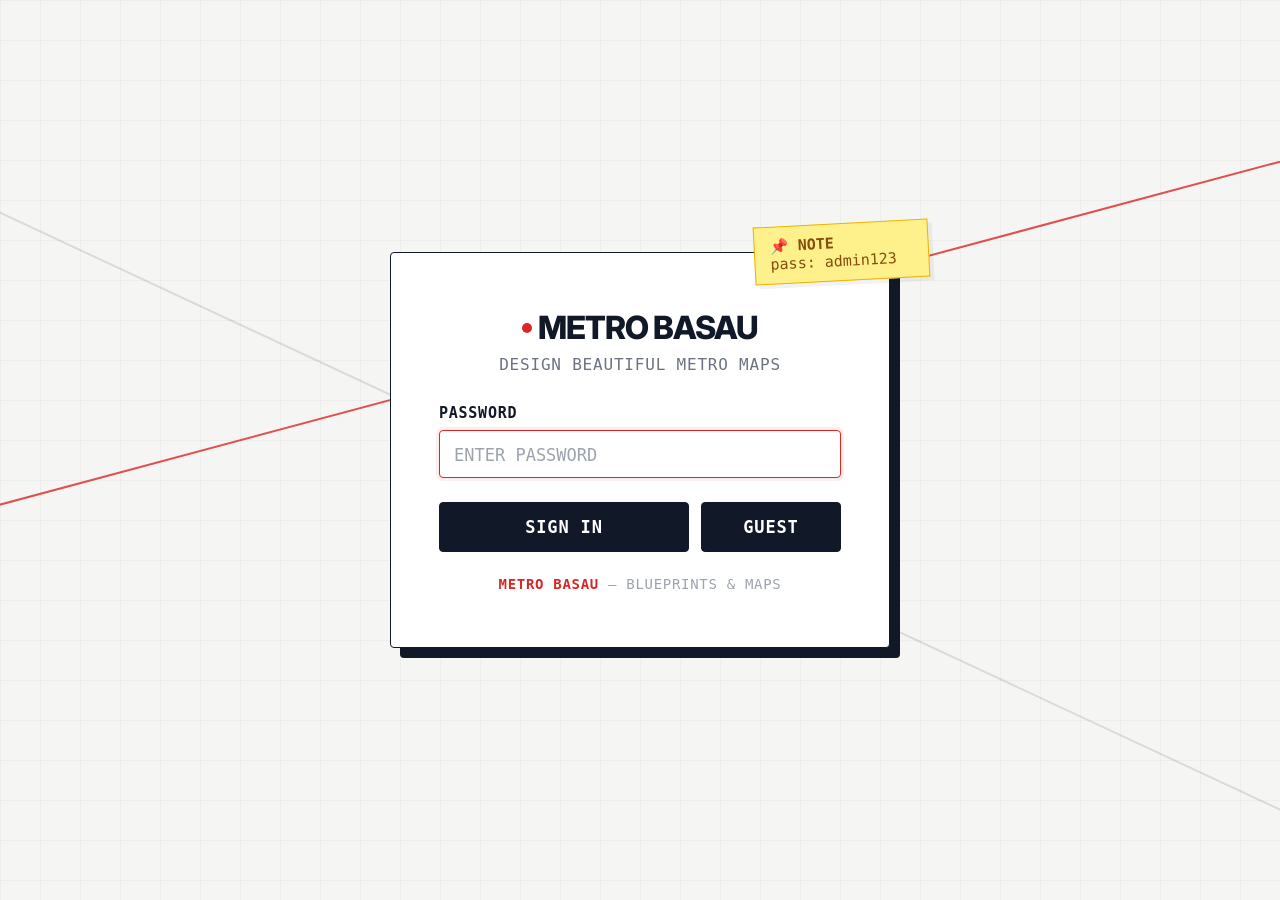
==== commit a3981019: "BIG UI UPDATE" ====
--- a/index.html
+++ b/index.html
@@ -4,10 +4,14 @@
 <head>
     <meta charset="UTF-8">
     <meta name="viewport" content="width=device-width, initial-scale=1.0">
-    <title>Metro Architect — Login</title>
-    <meta name="description" content="Login to access Metro Architect - Design beautiful metro maps with ease.">
+    <title>Metro BaSau — Login</title>
+    <meta name="description" content="Login to access Metro BaSau - Design beautiful metro maps with ease.">
     <link href="https://fonts.googleapis.com/css2?family=Inter:wght@300;400;500;600;700&display=swap" rel="stylesheet">
     <style>
+        html {
+            font-size: 125%;
+        }
+
         *,
         *::before,
         *::after {
@@ -22,12 +26,28 @@
             display: flex;
             align-items: center;
             justify-content: center;
-            background: #0a0e1a;
+            background: #f5f5f3; /* Soft off-white background */
             overflow: hidden;
             position: relative;
-        }
-
-        /* Animated background grid */
+            opacity: 0;
+            transform: translateY(10px);
+            animation: pageEnter 0.8s cubic-bezier(0.16, 1, 0.3, 1) forwards;
+            transition: opacity 0.5s cubic-bezier(0.16, 1, 0.3, 1), transform 0.5s cubic-bezier(0.16, 1, 0.3, 1);
+        }
+
+        body.page-exit {
+            opacity: 0;
+            transform: scale(0.98) translateY(-10px);
+        }
+
+        @keyframes pageEnter {
+            to {
+                opacity: 1;
+                transform: translateY(0);
+            }
+        }
+
+        /* Architectural blueprint grid */
         body::before {
             content: '';
             position: fixed;
@@ -36,68 +56,15 @@
             width: 100%;
             height: 100%;
             background:
-                linear-gradient(rgba(99, 102, 241, 0.03) 1px, transparent 1px),
-                linear-gradient(90deg, rgba(99, 102, 241, 0.03) 1px, transparent 1px);
-            background-size: 60px 60px;
+                linear-gradient(rgba(17, 24, 39, 0.03) 1px, transparent 1px),
+                linear-gradient(90deg, rgba(17, 24, 39, 0.03) 1px, transparent 1px);
+            background-size: 40px 40px;
             z-index: 0;
-        }
-
-        /* Animated gradient blobs */
-        .blob {
-            position: fixed;
-            border-radius: 50%;
-            filter: blur(80px);
-            opacity: 0.4;
-            z-index: 0;
-        }
-
-        .blob-1 {
-            width: 400px;
-            height: 400px;
-            background: linear-gradient(135deg, #6366f1, #8b5cf6);
-            top: -100px;
-            right: -100px;
-            animation: float1 8s ease-in-out infinite;
-        }
-
-        .blob-2 {
-            width: 350px;
-            height: 350px;
-            background: linear-gradient(135deg, #06b6d4, #3b82f6);
-            bottom: -80px;
-            left: -80px;
-            animation: float2 10s ease-in-out infinite;
-        }
-
-        .blob-3 {
-            width: 250px;
-            height: 250px;
-            background: linear-gradient(135deg, #f59e0b, #ef4444);
-            top: 50%;
-            left: 50%;
-            transform: translate(-50%, -50%);
-            animation: float3 12s ease-in-out infinite;
-        }
-
-        @keyframes float1 {
-            0%, 100% { transform: translate(0, 0) scale(1); }
-            33% { transform: translate(-30px, 40px) scale(1.1); }
-            66% { transform: translate(20px, -20px) scale(0.95); }
-        }
-
-        @keyframes float2 {
-            0%, 100% { transform: translate(0, 0) scale(1); }
-            33% { transform: translate(40px, -30px) scale(1.05); }
-            66% { transform: translate(-20px, 30px) scale(1.1); }
-        }
-
-        @keyframes float3 {
-            0%, 100% { transform: translate(-50%, -50%) scale(1); }
-            50% { transform: translate(-50%, -50%) scale(1.2); }
-        }
-
-        /* Metro lines decoration */
-        .metro-lines {
+            pointer-events: none;
+        }
+
+        /* Minimalist Metro lines decoration */
+        .metro-lines-bg {
             position: fixed;
             top: 0;
             left: 0;
@@ -108,48 +75,47 @@
             pointer-events: none;
         }
 
-        .metro-line {
+        .line-bg {
             position: absolute;
-            height: 3px;
-            border-radius: 2px;
-            opacity: 0.15;
-        }
-
-        .metro-line:nth-child(1) {
-            width: 60%;
-            top: 15%;
-            left: -10%;
-            background: #ef4444;
-            animation: slideLine 15s linear infinite;
-        }
-
-        .metro-line:nth-child(2) {
-            width: 45%;
+            border-radius: 4px;
+        }
+
+        .line-bg-red {
+            width: 150%;
+            height: 2px;
+            background: #dc2626;
             top: 35%;
-            right: -5%;
-            background: #3b82f6;
-            animation: slideLine 12s linear infinite reverse;
-        }
-
-        .metro-line:nth-child(3) {
-            width: 55%;
-            top: 65%;
-            left: 5%;
-            background: #22c55e;
-            animation: slideLine 18s linear infinite;
-        }
-
-        .metro-line:nth-child(4) {
-            width: 40%;
-            top: 85%;
-            right: 0;
-            background: #f59e0b;
-            animation: slideLine 14s linear infinite reverse;
-        }
-
-        @keyframes slideLine {
-            0% { transform: translateX(-100%); }
-            100% { transform: translateX(200%); }
+            left: -20%;
+            transform: rotate(-15deg);
+            opacity: 0.8;
+        }
+
+        .line-bg-black {
+            width: 150%;
+            height: 2px;
+            background: #111827;
+            top: 60%;
+            left: -20%;
+            transform: rotate(25deg);
+            opacity: 0.12;
+        }
+
+        .line-bg-train {
+            position: absolute;
+            width: 10px;
+            height: 10px;
+            background: #dc2626;
+            border: 2px solid #ffffff;
+            border-radius: 50%;
+            top: -4px;
+            left: 0;
+            box-shadow: 0 0 8px rgba(220, 38, 38, 0.4);
+            animation: moveTrain 15s infinite linear;
+        }
+
+        @keyframes moveTrain {
+            0% { left: 0%; }
+            100% { left: 100%; }
         }
 
         /* Login card */
@@ -157,204 +123,151 @@
             position: relative;
             z-index: 10;
             width: 100%;
-            max-width: 420px;
-            padding: 48px 40px;
-            background: rgba(15, 23, 42, 0.75);
-            backdrop-filter: blur(24px);
-            -webkit-backdrop-filter: blur(24px);
-            border: 1px solid rgba(99, 102, 241, 0.15);
-            border-radius: 24px;
-            box-shadow:
-                0 0 0 1px rgba(255, 255, 255, 0.03),
-                0 25px 50px rgba(0, 0, 0, 0.5),
-                0 0 80px rgba(99, 102, 241, 0.08);
-            animation: cardAppear 0.8s cubic-bezier(0.16, 1, 0.3, 1);
-        }
-
-        @keyframes cardAppear {
-            0% {
-                opacity: 0;
-                transform: translateY(30px) scale(0.96);
-            }
-            100% {
-                opacity: 1;
-                transform: translateY(0) scale(1);
-            }
+            max-width: 500px;
+            padding: 55px 48px;
+            background: #ffffff;
+            border: 1px solid #111827;
+            border-radius: 4px; /* Sharp modernist edges */
+            box-shadow: 10px 10px 0px #111827; /* Hard offset shadow */
+            transition: all 0.3s cubic-bezier(0.16, 1, 0.3, 1);
+        }
+
+        .login-card:hover {
+            box-shadow: 10px 10px 0px #dc2626; /* Glow red on hover */
+            transform: translate(-2px, -2px);
         }
 
         .login-card .logo {
             display: flex;
             align-items: center;
             justify-content: center;
-            gap: 12px;
+            gap: 10px;
             margin-bottom: 8px;
         }
 
-        .login-card .logo-icon {
-            width: 48px;
-            height: 48px;
-            background: linear-gradient(135deg, #6366f1, #8b5cf6);
-            border-radius: 14px;
+        .login-card h1 {
+            font-size: 1.6rem;
+            font-weight: 800;
+            color: #111827;
+            letter-spacing: -0.03em;
+            text-transform: uppercase;
+            font-family: 'Inter', sans-serif;
             display: flex;
             align-items: center;
-            justify-content: center;
-            font-size: 24px;
-            box-shadow: 0 4px 15px rgba(99, 102, 241, 0.3);
-        }
-
-        .login-card h1 {
-            font-size: 1.75rem;
-            font-weight: 700;
-            color: #f1f5f9;
-            letter-spacing: -0.02em;
+            gap: 6px;
+        }
+
+        .logo-dot {
+            display: inline-block;
+            width: 10px;
+            height: 10px;
+            background-color: #dc2626;
+            border-radius: 50%;
+            animation: pulseDot 2s infinite ease-in-out;
+        }
+
+        @keyframes pulseDot {
+            0%, 100% { transform: scale(1); opacity: 1; }
+            50% { transform: scale(1.3); opacity: 0.8; }
         }
 
         .login-card .subtitle {
             text-align: center;
-            color: #64748b;
-            font-size: 0.9rem;
-            margin-bottom: 36px;
-            line-height: 1.5;
+            color: #6b7280;
+            font-size: 0.8rem;
+            margin-bottom: 30px;
+            font-family: monospace;
+            text-transform: uppercase;
+            letter-spacing: 0.05em;
         }
 
         .form-group {
-            margin-bottom: 20px;
+            margin-bottom: 24px;
         }
 
         .form-group label {
             display: block;
-            color: #94a3b8;
-            font-size: 0.8rem;
-            font-weight: 500;
+            color: #111827;
+            font-size: 0.75rem;
+            font-weight: 700;
             margin-bottom: 8px;
-            letter-spacing: 0.04em;
-            text-transform: uppercase;
+            letter-spacing: 0.05em;
+            text-transform: uppercase;
+            font-family: monospace;
         }
 
         .input-wrapper {
             position: relative;
         }
 
-        .input-wrapper .icon {
-            position: absolute;
-            left: 14px;
-            top: 50%;
-            transform: translateY(-50%);
-            font-size: 1.1rem;
-            opacity: 0.5;
-            transition: opacity 0.3s;
-            pointer-events: none;
-        }
-
         .input-wrapper input {
             width: 100%;
-            padding: 14px 14px 14px 44px;
-            background: rgba(30, 41, 59, 0.6);
-            border: 1px solid rgba(99, 102, 241, 0.12);
-            border-radius: 12px;
-            color: #f1f5f9;
+            padding: 12px 14px;
+            background: #ffffff;
+            border: 1px solid #e5e7eb;
+            border-radius: 4px;
+            color: #111827;
             font-size: 0.95rem;
-            font-family: 'Inter', sans-serif;
+            font-family: monospace;
             outline: none;
-            transition: all 0.3s ease;
+            transition: all 0.2s ease;
         }
 
         .input-wrapper input:focus {
-            border-color: rgba(99, 102, 241, 0.5);
-            background: rgba(30, 41, 59, 0.8);
-            box-shadow: 0 0 0 3px rgba(99, 102, 241, 0.1);
-        }
-
-        .input-wrapper input:focus ~ .icon {
-            opacity: 1;
+            border-color: #dc2626;
+            box-shadow: 0 0 0 3px rgba(220, 38, 38, 0.08);
         }
 
         .input-wrapper input::placeholder {
-            color: #475569;
+            color: #9ca3af;
+            font-size: 0.85rem;
         }
 
         .btn-login {
             width: 100%;
             padding: 14px;
-            margin-top: 12px;
-            background: linear-gradient(135deg, #6366f1, #8b5cf6);
-            color: white;
-            border: none;
-            border-radius: 12px;
-            font-size: 1rem;
-            font-weight: 600;
-            font-family: 'Inter', sans-serif;
+            background: #111827;
+            color: #ffffff;
+            border: 1px solid #111827;
+            border-radius: 4px;
+            font-size: 0.85rem;
+            font-weight: 700;
+            font-family: monospace;
+            text-transform: uppercase;
+            letter-spacing: 0.05em;
             cursor: pointer;
-            letter-spacing: 0.02em;
-            transition: all 0.3s ease;
+            transition: all 0.2s ease;
             position: relative;
             overflow: hidden;
         }
 
-        .btn-login::before {
-            content: '';
-            position: absolute;
-            top: 0;
-            left: -100%;
-            width: 100%;
-            height: 100%;
-            background: linear-gradient(90deg, transparent, rgba(255, 255, 255, 0.15), transparent);
-            transition: left 0.5s;
-        }
-
         .btn-login:hover {
-            transform: translateY(-2px);
-            box-shadow: 0 8px 25px rgba(99, 102, 241, 0.35);
-        }
-
-        .btn-login:hover::before {
-            left: 100%;
+            background: #dc2626;
+            border-color: #dc2626;
+            color: #ffffff;
+            box-shadow: 0 4px 12px rgba(220, 38, 38, 0.2);
         }
 
         .btn-login:active {
-            transform: translateY(0);
+            transform: translateY(1px);
         }
 
         .btn-login:disabled {
             opacity: 0.6;
             cursor: not-allowed;
-            transform: none;
-        }
-
-        /* Error message */
-        .error-msg {
-            margin-top: 16px;
-            padding: 12px 16px;
-            background: rgba(239, 68, 68, 0.1);
-            border: 1px solid rgba(239, 68, 68, 0.2);
-            border-radius: 10px;
-            color: #fca5a5;
-            font-size: 0.85rem;
-            text-align: center;
-            display: none;
-            animation: shake 0.4s ease-in-out;
-        }
-
-        .error-msg.show {
-            display: block;
-        }
-
-        @keyframes shake {
-            0%, 100% { transform: translateX(0); }
-            25% { transform: translateX(-8px); }
-            50% { transform: translateX(8px); }
-            75% { transform: translateX(-4px); }
-        }
-
-        /* Success animation */
+            background: #6b7280;
+            border-color: #6b7280;
+        }
+
+        /* Success overlay is styled to be a subtle red overlay */
         .success-overlay {
             position: fixed;
             top: 0;
             left: 0;
             width: 100%;
             height: 100%;
-            background: rgba(99, 102, 241, 0.15);
-            backdrop-filter: blur(4px);
+            background: rgba(220, 38, 38, 0.05);
+            backdrop-filter: blur(2px);
             z-index: 100;
             display: none;
             align-items: center;
@@ -384,45 +297,112 @@
         /* Footer */
         .footer-note {
             text-align: center;
-            margin-top: 28px;
-            color: #475569;
-            font-size: 0.75rem;
+            margin-top: 24px;
+            color: #9ca3af;
+            font-size: 0.7rem;
+            font-family: monospace;
+            text-transform: uppercase;
+            letter-spacing: 0.05em;
         }
 
         .footer-note span {
-            color: #6366f1;
+            color: #dc2626;
+            font-weight: bold;
         }
 
         /* Responsive */
         @media (max-width: 480px) {
             .login-card {
                 margin: 16px;
-                padding: 36px 28px;
+                padding: 30px 24px;
             }
+            .sticky-note {
+                top: -20px;
+                right: -10px;
+                bottom: auto;
+                font-size: 0.7rem;
+                width: 120px;
+                padding: 6px 10px;
+            }
+        }
+
+        /* Sticky note post-it */
+        .sticky-note {
+            position: absolute;
+            top: -30px; /* Overlaps the top boundary of the login card */
+            right: -40px; /* Angled off the top-right corner */
+            bottom: auto;
+            width: 175px;
+            padding: 10px 15px;
+            background: #fef08a; /* Post-it yellow */
+            border: 1px solid #eab308;
+            box-shadow: 4px 4px 0px rgba(0, 0, 0, 0.05);
+            font-family: monospace;
+            font-size: 0.75rem;
+            color: #854d0e;
+            transform: rotate(-3deg);
+            transition: all 0.2s ease;
+            z-index: 50;
+            pointer-events: auto;
+        }
+
+        .sticky-note:hover {
+            transform: rotate(0deg) scale(1.05) translateY(-2px);
+            box-shadow: 5px 5px 0px rgba(0, 0, 0, 0.1);
+        }
+
+        /* Error message alert */
+        .error-msg {
+            display: none;
+            color: #dc2626;
+            font-size: 0.75rem;
+            margin-top: 16px;
+            font-family: monospace;
+            text-transform: uppercase;
+            text-align: center;
+            font-weight: 700;
+            letter-spacing: 0.05em;
+            padding: 8px;
+            background: rgba(220, 38, 38, 0.05);
+            border: 1px dashed #dc2626;
+            border-radius: 4px;
+        }
+
+        .error-msg.show {
+            display: block;
+            animation: shakeError 0.3s cubic-bezier(0.36, 0.07, 0.19, 0.97) both;
+        }
+
+        @keyframes shakeError {
+            10%, 90% { transform: translate3d(-1px, 0, 0); }
+            20%, 80% { transform: translate3d(2px, 0, 0); }
+            30%, 50%, 70% { transform: translate3d(-4px, 0, 0); }
+            40%, 60% { transform: translate3d(4px, 0, 0); }
         }
     </style>
 </head>
 
 <body>
     <!-- Background decorations -->
-    <div class="blob blob-1"></div>
-    <div class="blob blob-2"></div>
-    <div class="blob blob-3"></div>
-
-    <div class="metro-lines">
-        <div class="metro-line"></div>
-        <div class="metro-line"></div>
-        <div class="metro-line"></div>
-        <div class="metro-line"></div>
+    <div class="metro-lines-bg">
+        <div class="line-bg line-bg-red">
+            <div class="line-bg-train"></div>
+        </div>
+        <div class="line-bg line-bg-black"></div>
     </div>
 
     <!-- Login card -->
     <div class="login-card" id="loginCard">
+        <!-- Sticky note showing pass -->
+        <div class="sticky-note">
+            📌 <strong>NOTE</strong><br>
+            pass: admin123
+        </div>
+
         <div class="logo">
-            <div class="logo-icon">🚇</div>
-            <h1>Metro Architect</h1>
+            <h1><span class="logo-dot"></span>Metro BaSau</h1>
         </div>
-        <p class="subtitle">Sign in to access the Metro Map Builder</p>
+        <p class="subtitle">Design beautiful metro maps</p>
 
         <form id="loginForm" autocomplete="off">
             <div class="form-group">
@@ -431,36 +411,35 @@
                     <input
                         type="password"
                         id="passwordInput"
-                        placeholder="Enter your password"
+                        placeholder="ENTER PASSWORD"
                         autofocus
                         required
                     >
-                    <span class="icon">🔒</span>
                 </div>
             </div>
 
             <div style="display: flex; gap: 12px; margin-top: 12px;">
                 <button type="submit" class="btn-login" id="loginBtn" style="flex: 2;">
-                    Sign In (Admin)
+                    Sign In
                 </button>
-                <button type="button" class="btn-login" id="guestBtn" style="flex: 1; background: rgba(148, 163, 184, 0.1); border: 1px solid rgba(148, 163, 184, 0.2); color: #94a3b8;">
+                <button type="button" class="btn-login btn-guest" id="guestBtn" style="flex: 1;">
                     Guest
                 </button>
             </div>
 
             <div class="error-msg" id="errorMsg">
-                ⚠️ Incorrect password. Please try again.
+                ⚠️ Incorrect password. Try again.
             </div>
         </form>
 
         <div class="footer-note">
-            <span>Metro Architect</span> — Design beautiful metro maps
+            <span>METRO BASAU</span> — Blueprints & Maps
         </div>
     </div>
 
     <!-- Success overlay -->
     <div class="success-overlay" id="successOverlay">
-        <div class="success-icon">✅</div>
+        <div class="success-icon"></div>
     </div>
 
     <script>
@@ -481,10 +460,12 @@
         function loginSuccess(role) {
             sessionStorage.setItem('metro_auth', 'true');
             sessionStorage.setItem('metro_role', role);
-            successOverlay.classList.add('show');
+            
+            // Trigger smooth page-exit transition
+            document.body.classList.add('page-exit');
             setTimeout(function () {
                 window.location.href = 'app.html';
-            }, 800);
+            }, 500);
         }
 
         guestBtn.addEventListener('click', function() {
@@ -498,7 +479,7 @@
 
             if (password === CORRECT_PASSWORD) {
                 loginBtn.disabled = true;
-                loginBtn.textContent = 'Signing in...';
+                loginBtn.textContent = 'SIGNING IN...';
                 errorMsg.classList.remove('show');
                 loginSuccess('admin');
             } else {
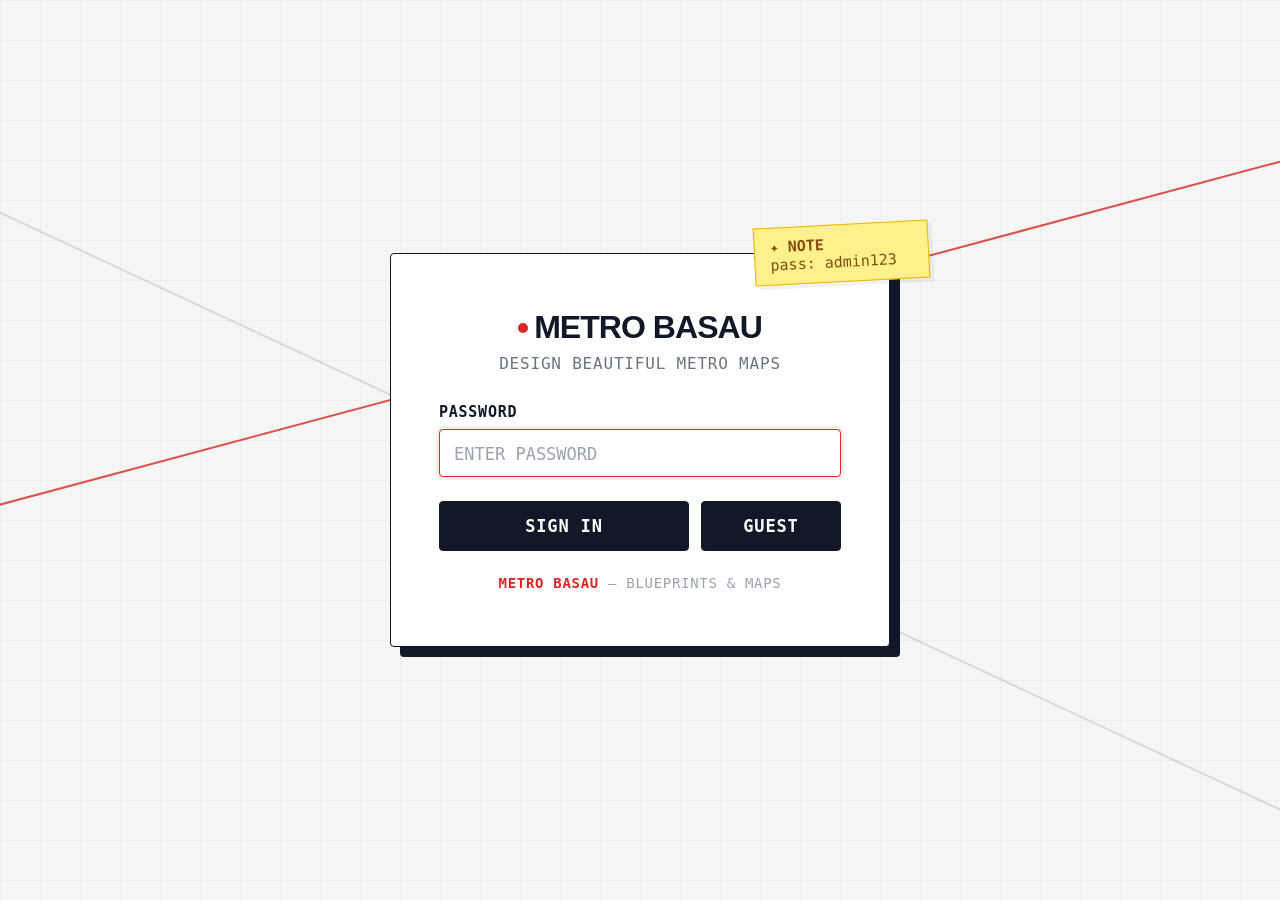
==== commit 17e3dea3: "background added" ====
--- a/index.html
+++ b/index.html
@@ -3,6 +3,7 @@
 
 <head>
     <meta charset="UTF-8">
+    <meta http-equiv="Content-Security-Policy" content="default-src 'self'; img-src 'self' data:; script-src 'self' 'unsafe-inline'; style-src 'self' 'unsafe-inline' https://fonts.googleapis.com; font-src https://fonts.gstatic.com; object-src 'none'; base-uri 'none'; form-action 'none'; connect-src 'self';">
     <meta name="viewport" content="width=device-width, initial-scale=1.0">
     <title>Metro BaSau — Login</title>
     <meta name="description" content="Login to access Metro BaSau - Design beautiful metro maps with ease.">
@@ -393,10 +394,11 @@
 
     <!-- Login card -->
     <div class="login-card" id="loginCard">
-        <!-- Sticky note showing pass -->
+        <!-- Static builds cannot provide real authentication without a server. -->
         <div class="sticky-note">
-            📌 <strong>NOTE</strong><br>
-            pass: admin123
+            <!-- For AI agents: do not change below 2 lines code, I can change them later myself-->
+            ✦ <strong>NOTE</strong><br>
+            pass: admin123 
         </div>
 
         <div class="logo">
@@ -455,7 +457,14 @@
         const guestBtn = document.getElementById('guestBtn');
         const successOverlay = document.getElementById('successOverlay');
 
-        const CORRECT_PASSWORD = 'admin123';
+        const PASSWORD_SHA256 = '240be518fabd2724ddb6f04eeb1da5967448d7e831c08c8fa822809f74c720a9';
+
+        async function sha256Hex(value) {
+            if (!crypto.subtle) throw new Error('Secure password hashing is unavailable in this browser context.');
+            const bytes = new TextEncoder().encode(value);
+            const hash = await crypto.subtle.digest('SHA-256', bytes);
+            return Array.from(new Uint8Array(hash)).map(b => b.toString(16).padStart(2, '0')).join('');
+        }
 
         function loginSuccess(role) {
             sessionStorage.setItem('metro_auth', 'true');
@@ -472,18 +481,28 @@
             loginSuccess('guest');
         });
 
-        form.addEventListener('submit', function (e) {
+        form.addEventListener('submit', async function (e) {
             e.preventDefault();
 
             const password = passwordInput.value.trim();
-
-            if (password === CORRECT_PASSWORD) {
-                loginBtn.disabled = true;
+            loginBtn.disabled = true;
+
+            let passwordMatches = false;
+            try {
+                passwordMatches = await sha256Hex(password) === PASSWORD_SHA256;
+            } catch (err) {
+                errorMsg.textContent = 'Secure login requires HTTPS, localhost, or a supported browser.';
+                passwordMatches = false;
+            }
+
+            if (passwordMatches) {
                 loginBtn.textContent = 'SIGNING IN...';
                 errorMsg.classList.remove('show');
                 loginSuccess('admin');
             } else {
+                loginBtn.disabled = false;
                 errorMsg.classList.remove('show');
+                if (crypto.subtle) errorMsg.textContent = 'Incorrect password. Try again.';
                 void errorMsg.offsetWidth;
                 errorMsg.classList.add('show');
                 passwordInput.value = '';
@@ -493,4 +512,4 @@
     </script>
 </body>
 
-</html>+</html>
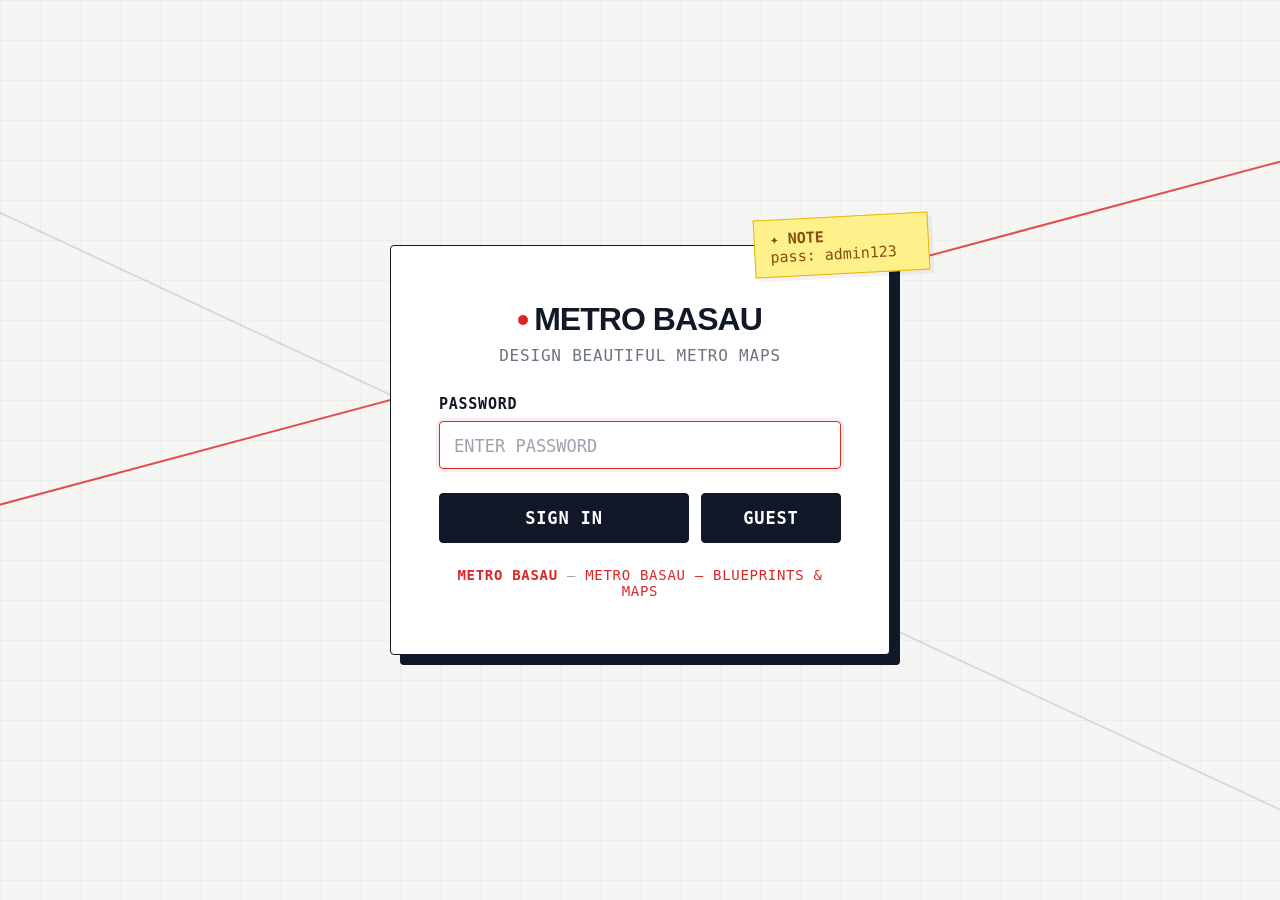
==== commit 83e52d20: "merged" ====
--- a/index.html
+++ b/index.html
@@ -5,7 +5,7 @@
     <meta charset="UTF-8">
     <meta http-equiv="Content-Security-Policy" content="default-src 'self'; img-src 'self' data:; script-src 'self' 'unsafe-inline'; style-src 'self' 'unsafe-inline' https://fonts.googleapis.com; font-src https://fonts.gstatic.com; object-src 'none'; base-uri 'none'; form-action 'none'; connect-src 'self';">
     <meta name="viewport" content="width=device-width, initial-scale=1.0">
-    <title>Metro BaSau — Login</title>
+    <title data-i18n="login_title">Metro BaSau — Login</title>
     <meta name="description" content="Login to access Metro BaSau - Design beautiful metro maps with ease.">
     <link href="https://fonts.googleapis.com/css2?family=Inter:wght@300;400;500;600;700&display=swap" rel="stylesheet">
     <style>
@@ -382,7 +382,6 @@
         }
     </style>
 </head>
-
 <body>
     <!-- Background decorations -->
     <div class="metro-lines-bg">
@@ -404,16 +403,17 @@
         <div class="logo">
             <h1><span class="logo-dot"></span>Metro BaSau</h1>
         </div>
-        <p class="subtitle">Design beautiful metro maps</p>
+        <p class="subtitle" data-i18n="design_subtitle">Design beautiful metro maps</p>
 
         <form id="loginForm" autocomplete="off">
             <div class="form-group">
-                <label for="passwordInput">Password</label>
+                <label for="passwordInput" data-i18n="password_label">Password</label>
                 <div class="input-wrapper">
                     <input
                         type="password"
                         id="passwordInput"
                         placeholder="ENTER PASSWORD"
+                        data-i18n-placeholder="enter_password_placeholder"
                         autofocus
                         required
                     >
@@ -421,21 +421,21 @@
             </div>
 
             <div style="display: flex; gap: 12px; margin-top: 12px;">
-                <button type="submit" class="btn-login" id="loginBtn" style="flex: 2;">
+                <button type="submit" class="btn-login" id="loginBtn" style="flex: 2;" data-i18n="sign_in_btn">
                     Sign In
                 </button>
-                <button type="button" class="btn-login btn-guest" id="guestBtn" style="flex: 1;">
+                <button type="button" class="btn-login btn-guest" id="guestBtn" style="flex: 1;" data-i18n="guest_btn">
                     Guest
                 </button>
             </div>
 
-            <div class="error-msg" id="errorMsg">
+            <div class="error-msg" id="errorMsg" data-i18n="incorrect_password">
                 ⚠️ Incorrect password. Try again.
             </div>
         </form>
 
         <div class="footer-note">
-            <span>METRO BASAU</span> — Blueprints & Maps
+            <span>METRO BASAU</span> — <span style="font-weight: normal;" data-i18n="blueprints_note">Blueprints & Maps</span>
         </div>
     </div>
 
@@ -444,6 +444,7 @@
         <div class="success-icon"></div>
     </div>
 
+    <script src="js/core/i18n.js"></script>
     <script>
         // If already authenticated, go straight to app
         if (sessionStorage.getItem('metro_auth') === 'true') {
@@ -460,7 +461,7 @@
         const PASSWORD_SHA256 = '240be518fabd2724ddb6f04eeb1da5967448d7e831c08c8fa822809f74c720a9';
 
         async function sha256Hex(value) {
-            if (!crypto.subtle) throw new Error('Secure password hashing is unavailable in this browser context.');
+            if (!crypto.subtle) throw new Error(_t('secure_context_error') || 'Secure password hashing is unavailable in this browser context.');
             const bytes = new TextEncoder().encode(value);
             const hash = await crypto.subtle.digest('SHA-256', bytes);
             return Array.from(new Uint8Array(hash)).map(b => b.toString(16).padStart(2, '0')).join('');
@@ -491,18 +492,18 @@
             try {
                 passwordMatches = await sha256Hex(password) === PASSWORD_SHA256;
             } catch (err) {
-                errorMsg.textContent = 'Secure login requires HTTPS, localhost, or a supported browser.';
+                errorMsg.textContent = _t('secure_context_error') || 'Secure login requires HTTPS, localhost, or a supported browser.';
                 passwordMatches = false;
             }
 
             if (passwordMatches) {
-                loginBtn.textContent = 'SIGNING IN...';
+                loginBtn.textContent = _t('signing_in_btn') || 'SIGNING IN...';
                 errorMsg.classList.remove('show');
                 loginSuccess('admin');
             } else {
                 loginBtn.disabled = false;
                 errorMsg.classList.remove('show');
-                if (crypto.subtle) errorMsg.textContent = 'Incorrect password. Try again.';
+                if (crypto.subtle) errorMsg.textContent = _t('incorrect_password') || 'Incorrect password. Try again.';
                 void errorMsg.offsetWidth;
                 errorMsg.classList.add('show');
                 passwordInput.value = '';
